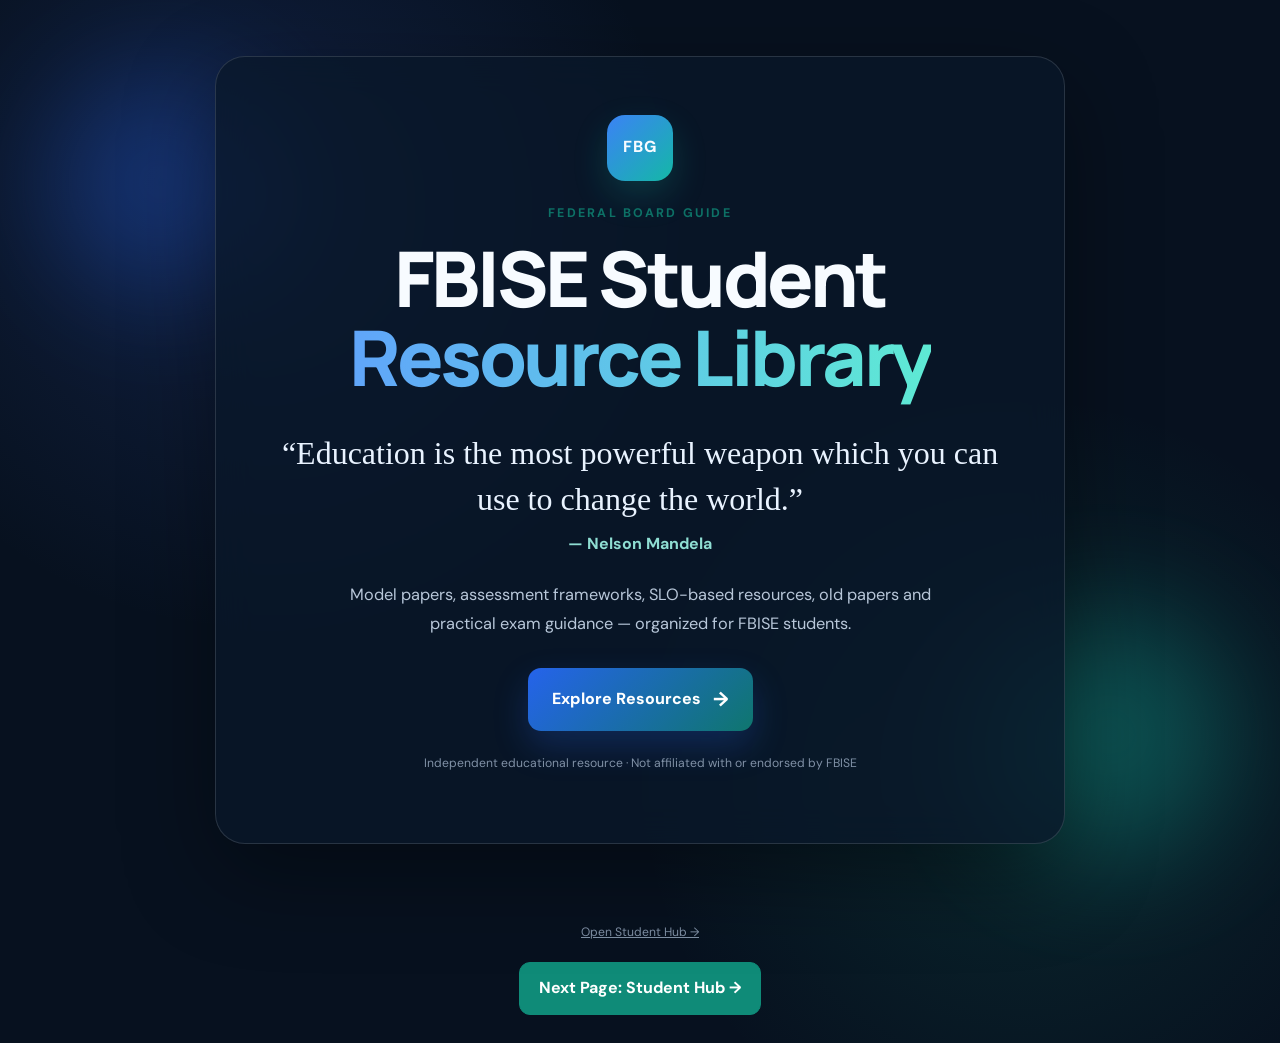
==== index.html @ a4ed303f "Update index.html" ====
<!doctype html>
<html lang="en"><head><meta charset="utf-8"><meta name="viewport" content="width=device-width,initial-scale=1">
<meta name="description" content="Federal Board Guide — a student-focused independent resource for FBISE exam preparation.">
<title>Federal Board Guide | FBISE Student Resource Library</title><link rel="stylesheet" href="style.css"> 
<meta name="ahrefs-site-verification" content="fe3505a0e878290451729b750a645ab3af793d2a73cdfa1606f34905c23dc24e">
</head>
<body class="landing-body">
<main class="landing">
  <div class="landing-glow glow-one"></div><div class="landing-glow glow-two"></div>
  <div class="landing-card">
    <div class="landing-mark">FBG</div>
    <p class="eyebrow">FEDERAL BOARD GUIDE</p>
    <h1>FBISE Student<br><span>Resource Library</span></h1>
    <div class="quote">“Education is the most powerful weapon which you can use to change the world.”</div>
    <p class="quote-author">— Nelson Mandela</p>
    <p class="landing-text">Model papers, assessment frameworks, SLO-based resources, old papers and practical exam guidance — organized for FBISE students.</p>
    <a class="next-btn" href="dashboard.html">Explore Resources <span>→</span></a>
    <p class="landing-note">Independent educational resource · Not affiliated with or endorsed by FBISE</p>
  </div>
</main>
<p style="text-align:center;margin:18px 0"><a class="landing-note" href="student-hub.html">Open Student Hub →</a></p>
<div style="text-align:center;margin:18px 0 28px"><a class="btn" href="student-hub.html">Next Page: Student Hub →</a></div>
</body></html>
---- style.css ----
@import url('https://fonts.googleapis.com/css2?family=DM+Sans:wght@400;500;600;700&family=Manrope:wght@600;700;800&display=swap');
*{box-sizing:border-box}html{scroll-behavior:smooth}body{margin:0;font-family:'DM Sans',system-ui,-apple-system,BlinkMacSystemFont,'Segoe UI',sans-serif;color:#172033;background:#f7f9fc;line-height:1.65}.wrap{max-width:1160px;margin:auto;padding:0 24px}.top{position:sticky;top:0;background:rgba(255,255,255,.92);backdrop-filter:blur(16px);border-bottom:1px solid #e8edf3;z-index:10}.nav{min-height:70px;display:flex;align-items:center}.logo{font-family:'Manrope',sans-serif;font-weight:800;font-size:20px;color:#172033;text-decoration:none;margin-right:auto;letter-spacing:-.03em}.logo span{color:#0f8b78}nav{display:flex;gap:24px}nav a{color:#5c6879;text-decoration:none;font-size:14px;font-weight:600}nav a:hover{color:#0f8b78}.hero{padding:96px 0 88px;background:radial-gradient(circle at 85% 15%,rgba(15,139,120,.12),transparent 28%),linear-gradient(135deg,#effaf7,#f7f9fc)}.eyebrow{font-size:12px;letter-spacing:1.8px;font-weight:800;color:#0f8b78;margin:0 0 12px;text-transform:uppercase}.hero h1,.article-wrap h1,.section h2,.article-wrap h2{font-family:'Manrope',sans-serif}.hero h1{font-size:clamp(42px,6vw,64px);line-height:1.04;letter-spacing:-2.8px;margin:0 0 20px}.hero h1 span{color:#0f8b78}.lead{font-size:19px;color:#627082;max-width:760px}.btn{display:inline-flex;align-items:center;justify-content:center;background:#0f8b78;color:#fff;text-decoration:none;padding:12px 19px;border-radius:11px;font-weight:700;border:1px solid #0f8b78;transition:.2s}.btn:hover{transform:translateY(-1px);box-shadow:0 10px 24px rgba(15,139,120,.16)}.btn.ghost,.btn.btn-outline{background:#fff;color:#0f8b78}.note{font-size:12px;color:#8792a0;margin-top:22px}.section{padding:78px 0}.alt{background:#f1f5f8}.section h2{font-size:34px;line-height:1.2;margin:0 0 12px}.grid{display:grid;grid-template-columns:repeat(3,1fr);gap:18px;margin-top:28px}.subject-card{display:block;text-decoration:none;color:inherit;border:1px solid #e1e7ee;border-radius:18px;padding:26px;background:#fff;transition:.2s;box-shadow:0 5px 18px rgba(20,35,55,.035)}.subject-card:hover{transform:translateY(-4px);box-shadow:0 16px 34px rgba(20,35,55,.09);border-color:#cfe2df}.subject-icon{font-size:30px}.subject-card h3{font-family:'Manrope',sans-serif;font-size:20px;margin:12px 0 4px}.subject-card p{color:#6a7686;font-size:14px;min-height:45px}.subject-card span{display:inline-block;color:#0f8b78;font-weight:750;margin-top:12px}.narrow{max-width:820px}.disclaimer{border:1px solid #e5e9ee;border-radius:16px;padding:26px;background:#fff}.back{display:inline-block;color:#0f8b78;text-decoration:none;font-weight:700;margin-bottom:28px}.document-card{display:grid;grid-template-columns:auto 1fr auto;gap:22px;align-items:center;border:1px solid #e1e7ed;border-radius:18px;padding:28px;background:#fff;box-shadow:0 12px 35px rgba(22,35,52,.06)}.document-card h2{font-size:23px;margin:0 0 4px}.document-card p{color:#6b7786;margin:0}.pdf-icon{font-weight:900;border-radius:12px;padding:15px 13px;background:#edf7f5;color:#0f8b78}.actions{display:flex;gap:10px;flex-wrap:wrap}.tip{margin-top:22px;background:#f1f5f8;border-radius:12px;padding:18px;color:#657184;font-size:14px}footer{background:#172033;color:#b9c2cf;padding:30px 0}.foot{display:flex;justify-content:space-between;gap:20px}.foot b{color:white}.subject-nav{display:flex;gap:12px;justify-content:center;flex-wrap:wrap;margin:28px 0 42px}.related{margin-top:20px}.mini-grid{grid-template-columns:repeat(auto-fit,minmax(180px,1fr));gap:14px}.related-link{display:flex;flex-direction:column;gap:7px;padding:18px;border:1px solid #e5e7eb;border-radius:14px;background:#fff;text-decoration:none;color:inherit;transition:.2s}.related-link:hover{transform:translateY(-2px);box-shadow:0 8px 24px rgba(0,0,0,.08)}.related-link span{font-size:24px}.related-link small{color:#667085}.hero-actions{display:flex;gap:12px;flex-wrap:wrap;margin:20px 0}.section .lead{max-width:760px}.article-wrap{max-width:900px}.article-wrap h1{font-size:48px;line-height:1.12;letter-spacing:-1.5px;margin:0 0 20px}.article-wrap h2{font-size:30px;margin-top:46px;margin-bottom:14px}.article-wrap h3{font-family:'Manrope',sans-serif;font-size:21px;margin-top:28px}.article-wrap p,.article-wrap li{font-size:17px;color:#4f5d70}.article-intro{font-size:20px!important;line-height:1.7;color:#5c6878!important}.source-box{margin:30px 0;padding:24px;border:1px solid #dfe7e5;border-radius:16px;background:#f7fbfa}.source-box p{margin-bottom:18px}.article-wrap table{width:100%;border-collapse:collapse;margin:24px 0;background:#fff;border:1px solid #e1e7ed;border-radius:12px;overflow:hidden}.article-wrap th,.article-wrap td{padding:14px 16px;border-bottom:1px solid #e8edf2;text-align:left}.article-wrap th{background:#f7f9fb}.article-wrap ul{padding-left:25px}.text-link{color:#0f8b78;font-weight:750}.link-grid{display:grid;grid-template-columns:repeat(2,1fr);gap:14px;margin-top:20px}.link-grid .related-link{min-height:120px}.article-wrap .actions{flex-wrap:wrap}.back-row{display:flex;gap:12px;align-items:center;flex-wrap:wrap;margin-bottom:18px}.back-row .back{margin-bottom:0}.resource-grid{grid-template-columns:repeat(auto-fit,minmax(240px,1fr))}.resource-card p{min-height:78px}.resource-note{margin-top:28px;padding:18px 20px;border:1px solid rgba(0,0,0,.1);border-radius:14px;background:rgba(255,255,255,.7);line-height:1.7}.landing-body{margin:0;min-height:100vh;background:radial-gradient(circle at 20% 20%,rgba(65,105,225,.18),transparent 32%),radial-gradient(circle at 80% 75%,rgba(32,201,151,.12),transparent 30%),#07111f;color:#f7fbff;overflow:hidden}.landing{min-height:100vh;display:grid;place-items:center;padding:28px;position:relative}.landing-card{width:min(850px,100%);box-sizing:border-box;text-align:center;padding:58px 54px;border:1px solid rgba(255,255,255,.13);border-radius:30px;background:rgba(10,24,42,.78);backdrop-filter:blur(18px);box-shadow:0 30px 90px rgba(0,0,0,.38);position:relative;z-index:2}.landing-mark{width:66px;height:66px;border-radius:18px;display:grid;place-items:center;margin:0 auto 22px;background:linear-gradient(135deg,#3b82f6,#14b8a6);font-weight:800;letter-spacing:.08em;box-shadow:0 14px 35px rgba(20,184,166,.2)}.landing .eyebrow{letter-spacing:.18em;font-weight:700;font-size:.78rem;opacity:.78;margin-bottom:16px}.landing h1{font-family:'Manrope',sans-serif;font-size:clamp(2.6rem,6vw,5rem);line-height:1.02;margin:0;font-weight:800;letter-spacing:-.045em}.landing h1 span{background:linear-gradient(90deg,#60a5fa,#5eead4);-webkit-background-clip:text;background-clip:text;color:transparent}.quote{font-family:Georgia,serif;font-size:clamp(1.35rem,2.5vw,2rem);line-height:1.45;margin:34px auto 8px;max-width:720px;color:#e9f3ff}.quote-author{margin:0 0 24px;font-weight:700;color:#8fded3}.landing-text{max-width:650px;margin:0 auto 30px;color:#b8c7d9;line-height:1.75;font-size:1.02rem}.next-btn{display:inline-flex;align-items:center;gap:12px;padding:15px 24px;border-radius:13px;text-decoration:none;font-weight:800;color:#fff;background:linear-gradient(135deg,#2563eb,#0f766e);box-shadow:0 15px 35px rgba(37,99,235,.24);transition:transform .2s,box-shadow .2s}.next-btn:hover{transform:translateY(-2px);box-shadow:0 20px 42px rgba(37,99,235,.32)}.next-btn span{font-size:1.25rem}.landing-note{font-size:.76rem;color:#8091a6;margin-top:22px}.landing-glow{position:absolute;border-radius:999px;filter:blur(60px);opacity:.32}.glow-one{width:220px;height:220px;background:#2563eb;top:8%;left:4%}.glow-two{width:240px;height:240px;background:#14b8a6;right:4%;bottom:5%}@media(max-width:760px){nav{display:none}.hero{padding:65px 0}.hero h1{font-size:42px}.grid{grid-template-columns:1fr}.document-card{grid-template-columns:auto 1fr}.document-card .actions{grid-column:1/-1}.foot{display:block}.foot span{display:block;margin-top:8px}.article-wrap h1{font-size:36px}.article-wrap h2{font-size:27px}.link-grid{grid-template-columns:1fr}}@media(max-width:650px){.top .nav{flex-direction:column;gap:12px;padding:12px 0}.top nav{display:flex;flex-wrap:wrap;justify-content:center;gap:10px}.subject-nav .btn{width:100%;text-align:center}}@media(max-width:600px){.landing{padding:16px}.landing-card{padding:42px 24px;border-radius:24px}.quote{margin-top:26px}.landing-text{font-size:.95rem}}

.feature-banner{display:flex;align-items:center;justify-content:space-between;gap:28px;padding:30px;border:1px solid rgba(255,255,255,.10);border-radius:22px;background:rgba(255,255,255,.035)}
.feature-banner h2{margin:6px 0 10px}.feature-banner .lead{margin:0;max-width:720px}@media(max-width:760px){.feature-banner{flex-direction:column;align-items:flex-start}}
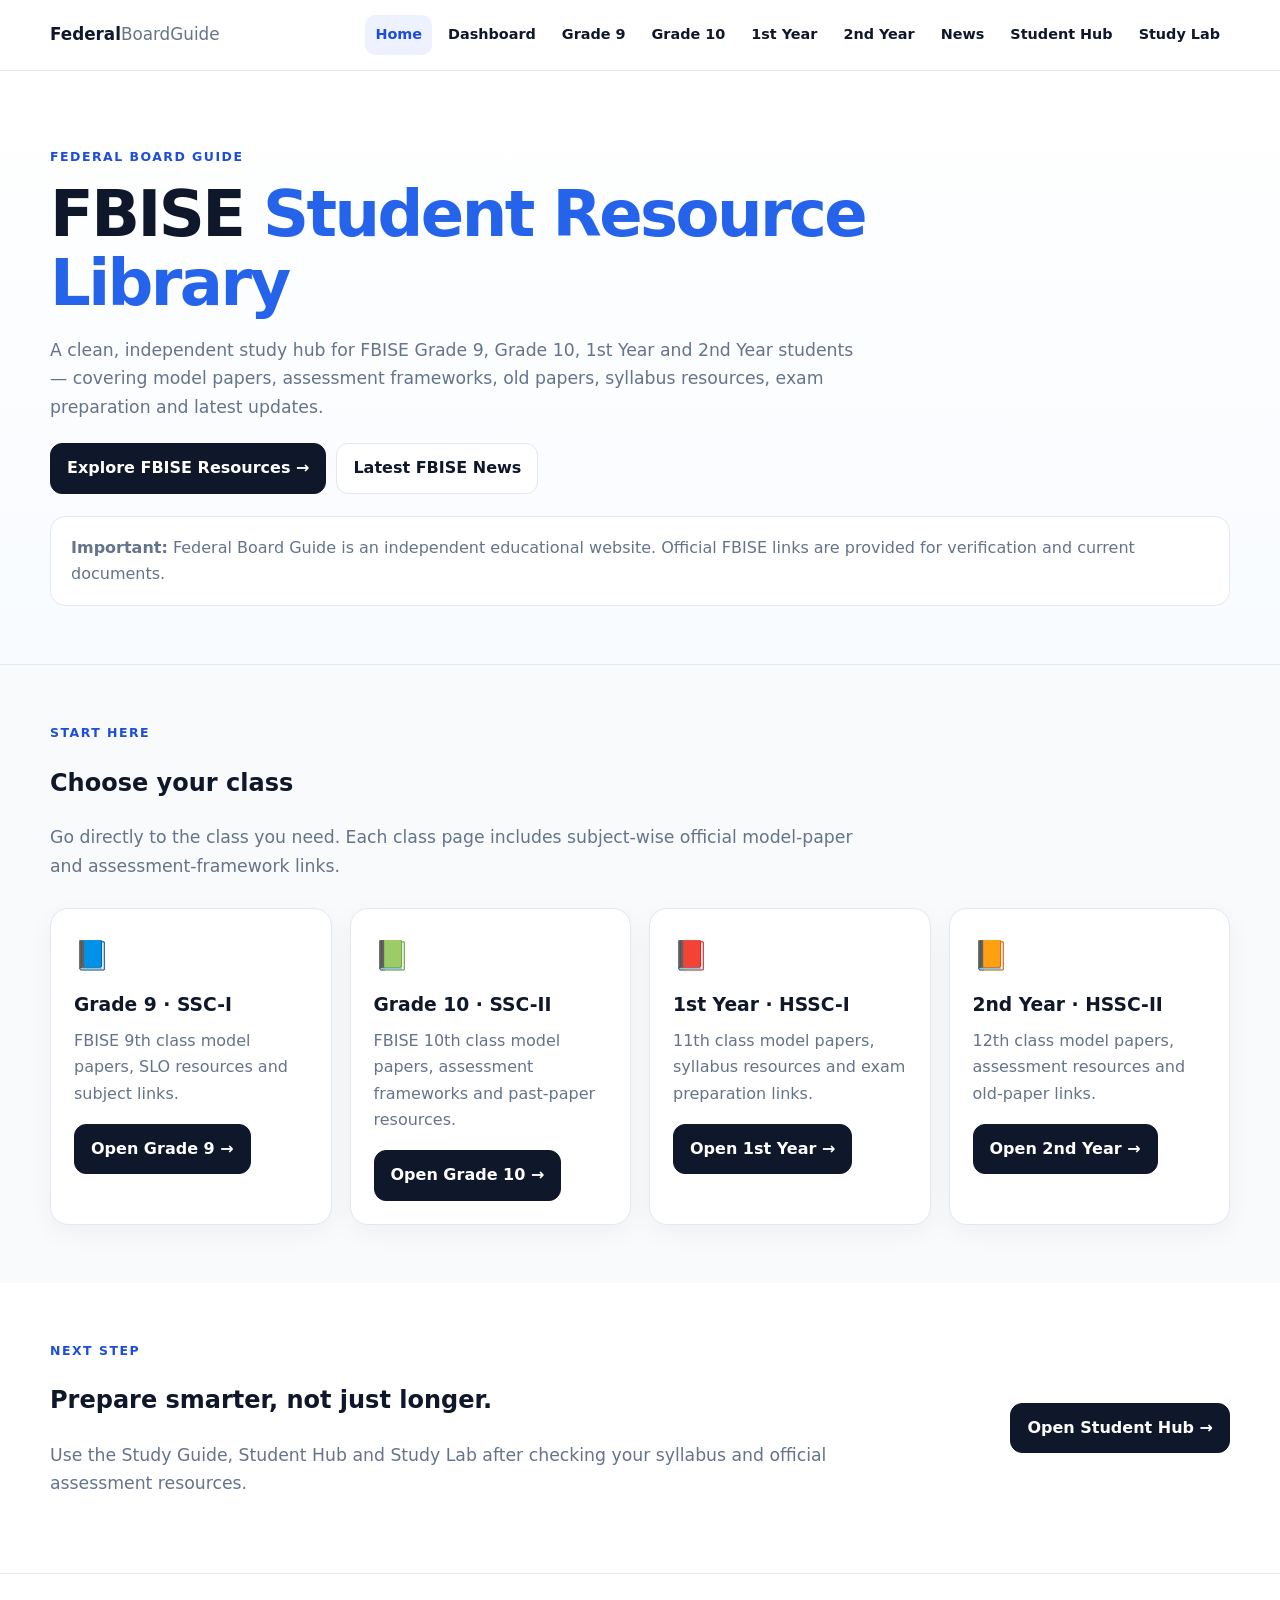
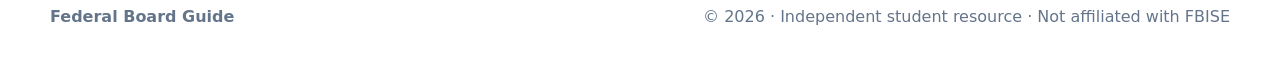
==== commit 72353034: "Add files via upload" ====
--- a/index.html
+++ b/index.html
@@ -1,23 +1,16 @@
-<!doctype html>
-<html lang="en"><head><meta charset="utf-8"><meta name="viewport" content="width=device-width,initial-scale=1">
-<meta name="description" content="Federal Board Guide — a student-focused independent resource for FBISE exam preparation.">
-<title>Federal Board Guide | FBISE Student Resource Library</title><link rel="stylesheet" href="style.css"> 
-<meta name="ahrefs-site-verification" content="fe3505a0e878290451729b750a645ab3af793d2a73cdfa1606f34905c23dc24e">
-</head>
-<body class="landing-body">
-<main class="landing">
-  <div class="landing-glow glow-one"></div><div class="landing-glow glow-two"></div>
-  <div class="landing-card">
-    <div class="landing-mark">FBG</div>
-    <p class="eyebrow">FEDERAL BOARD GUIDE</p>
-    <h1>FBISE Student<br><span>Resource Library</span></h1>
-    <div class="quote">“Education is the most powerful weapon which you can use to change the world.”</div>
-    <p class="quote-author">— Nelson Mandela</p>
-    <p class="landing-text">Model papers, assessment frameworks, SLO-based resources, old papers and practical exam guidance — organized for FBISE students.</p>
-    <a class="next-btn" href="dashboard.html">Explore Resources <span>→</span></a>
-    <p class="landing-note">Independent educational resource · Not affiliated with or endorsed by FBISE</p>
-  </div>
-</main>
-<p style="text-align:center;margin:18px 0"><a class="landing-note" href="student-hub.html">Open Student Hub →</a></p>
-<div style="text-align:center;margin:18px 0 28px"><a class="btn" href="student-hub.html">Next Page: Student Hub →</a></div>
-</body></html>
+<!doctype html><html lang="en"><head><meta charset="utf-8"><meta name="viewport" content="width=device-width,initial-scale=1">
+<title>FBISE Student Resource Library | Model Papers, Syllabus &amp; Study Guide</title><meta name="description" content="FBISE student resources for Grade 9, Grade 10, 1st Year and 2nd Year: model papers, assessment frameworks, old papers, syllabus, SLO preparation and exam updates."><meta name="robots" content="index,follow"><link rel="canonical" href="https://mabdullah01-cyber.github.io/fbiseguide/"><link rel="stylesheet" href="style.css"><meta name="keywords" content="FBISE model papers, FBISE syllabus, FBISE assessment framework, FBISE old papers, FBISE exam preparation"><script type="application/ld+json">{"@context": "https://schema.org", "@type": "WebSite", "name": "Federal Board Guide", "url": "https://mabdullah01-cyber.github.io/fbiseguide/", "description": "Independent FBISE student resource library."}</script></head>
+<body><header class="top"><div class="wrap nav"><a class="logo" href="index.html">Federal<span>BoardGuide</span></a><nav><a class="active" href="index.html">Home</a><a class="" href="dashboard.html">Dashboard</a><a class="" href="grade-9.html">Grade 9</a><a class="" href="grade-10.html">Grade 10</a><a class="" href="first-year.html">1st Year</a><a class="" href="second-year.html">2nd Year</a><a class="" href="fbise-news.html">News</a><a class="" href="student-hub.html">Student Hub</a><a class="" href="study-lab.html">Study Lab</a></nav></div></header><main class="hero"><div class="wrap">
+<p class="eyebrow">FEDERAL BOARD GUIDE</p><h1>FBISE <span>Student Resource Library</span></h1>
+<p class="lead">A clean, independent study hub for FBISE Grade 9, Grade 10, 1st Year and 2nd Year students — covering model papers, assessment frameworks, old papers, syllabus resources, exam preparation and latest updates.</p>
+<div class="actions"><a class="next-btn" href="dashboard.html">Explore FBISE Resources →</a><a class="btn btn-outline" href="fbise-news.html">Latest FBISE News</a></div>
+<div class="note"><b>Important:</b> Federal Board Guide is an independent educational website. Official FBISE links are provided for verification and current documents.</div>
+</div></main>
+<section class="section"><div class="wrap"><p class="eyebrow">START HERE</p><h2>Choose your class</h2><p class="lead">Go directly to the class you need. Each class page includes subject-wise official model-paper and assessment-framework links.</p><div class="grid">
+<article class="subject-card"><div class="subject-icon">📘</div><h3>Grade 9 · SSC-I</h3><p>FBISE 9th class model papers, SLO resources and subject links.</p><a class="btn" href="grade-9.html">Open Grade 9 →</a></article>
+<article class="subject-card"><div class="subject-icon">📗</div><h3>Grade 10 · SSC-II</h3><p>FBISE 10th class model papers, assessment frameworks and past-paper resources.</p><a class="btn" href="grade-10.html">Open Grade 10 →</a></article>
+<article class="subject-card"><div class="subject-icon">📕</div><h3>1st Year · HSSC-I</h3><p>11th class model papers, syllabus resources and exam preparation links.</p><a class="btn" href="first-year.html">Open 1st Year →</a></article>
+<article class="subject-card"><div class="subject-icon">📙</div><h3>2nd Year · HSSC-II</h3><p>12th class model papers, assessment resources and old-paper links.</p><a class="btn" href="second-year.html">Open 2nd Year →</a></article>
+</div></div></section>
+<section class="section alt"><div class="wrap"><div class="feature"><div><p class="eyebrow">NEXT STEP</p><h2>Prepare smarter, not just longer.</h2><p class="lead">Use the Study Guide, Student Hub and Study Lab after checking your syllabus and official assessment resources.</p></div><a class="btn" href="student-hub.html">Open Student Hub →</a></div></div></section>
+<footer class="footer"><div class="wrap foot"><b>Federal Board Guide</b><span>© 2026 · Independent student resource · Not affiliated with FBISE</span></div></footer></body></html>
--- a/style.css
+++ b/style.css
@@ -1,5 +1,3 @@
-@import url('https://fonts.googleapis.com/css2?family=DM+Sans:wght@400;500;600;700&family=Manrope:wght@600;700;800&display=swap');
-*{box-sizing:border-box}html{scroll-behavior:smooth}body{margin:0;font-family:'DM Sans',system-ui,-apple-system,BlinkMacSystemFont,'Segoe UI',sans-serif;color:#172033;background:#f7f9fc;line-height:1.65}.wrap{max-width:1160px;margin:auto;padding:0 24px}.top{position:sticky;top:0;background:rgba(255,255,255,.92);backdrop-filter:blur(16px);border-bottom:1px solid #e8edf3;z-index:10}.nav{min-height:70px;display:flex;align-items:center}.logo{font-family:'Manrope',sans-serif;font-weight:800;font-size:20px;color:#172033;text-decoration:none;margin-right:auto;letter-spacing:-.03em}.logo span{color:#0f8b78}nav{display:flex;gap:24px}nav a{color:#5c6879;text-decoration:none;font-size:14px;font-weight:600}nav a:hover{color:#0f8b78}.hero{padding:96px 0 88px;background:radial-gradient(circle at 85% 15%,rgba(15,139,120,.12),transparent 28%),linear-gradient(135deg,#effaf7,#f7f9fc)}.eyebrow{font-size:12px;letter-spacing:1.8px;font-weight:800;color:#0f8b78;margin:0 0 12px;text-transform:uppercase}.hero h1,.article-wrap h1,.section h2,.article-wrap h2{font-family:'Manrope',sans-serif}.hero h1{font-size:clamp(42px,6vw,64px);line-height:1.04;letter-spacing:-2.8px;margin:0 0 20px}.hero h1 span{color:#0f8b78}.lead{font-size:19px;color:#627082;max-width:760px}.btn{display:inline-flex;align-items:center;justify-content:center;background:#0f8b78;color:#fff;text-decoration:none;padding:12px 19px;border-radius:11px;font-weight:700;border:1px solid #0f8b78;transition:.2s}.btn:hover{transform:translateY(-1px);box-shadow:0 10px 24px rgba(15,139,120,.16)}.btn.ghost,.btn.btn-outline{background:#fff;color:#0f8b78}.note{font-size:12px;color:#8792a0;margin-top:22px}.section{padding:78px 0}.alt{background:#f1f5f8}.section h2{font-size:34px;line-height:1.2;margin:0 0 12px}.grid{display:grid;grid-template-columns:repeat(3,1fr);gap:18px;margin-top:28px}.subject-card{display:block;text-decoration:none;color:inherit;border:1px solid #e1e7ee;border-radius:18px;padding:26px;background:#fff;transition:.2s;box-shadow:0 5px 18px rgba(20,35,55,.035)}.subject-card:hover{transform:translateY(-4px);box-shadow:0 16px 34px rgba(20,35,55,.09);border-color:#cfe2df}.subject-icon{font-size:30px}.subject-card h3{font-family:'Manrope',sans-serif;font-size:20px;margin:12px 0 4px}.subject-card p{color:#6a7686;font-size:14px;min-height:45px}.subject-card span{display:inline-block;color:#0f8b78;font-weight:750;margin-top:12px}.narrow{max-width:820px}.disclaimer{border:1px solid #e5e9ee;border-radius:16px;padding:26px;background:#fff}.back{display:inline-block;color:#0f8b78;text-decoration:none;font-weight:700;margin-bottom:28px}.document-card{display:grid;grid-template-columns:auto 1fr auto;gap:22px;align-items:center;border:1px solid #e1e7ed;border-radius:18px;padding:28px;background:#fff;box-shadow:0 12px 35px rgba(22,35,52,.06)}.document-card h2{font-size:23px;margin:0 0 4px}.document-card p{color:#6b7786;margin:0}.pdf-icon{font-weight:900;border-radius:12px;padding:15px 13px;background:#edf7f5;color:#0f8b78}.actions{display:flex;gap:10px;flex-wrap:wrap}.tip{margin-top:22px;background:#f1f5f8;border-radius:12px;padding:18px;color:#657184;font-size:14px}footer{background:#172033;color:#b9c2cf;padding:30px 0}.foot{display:flex;justify-content:space-between;gap:20px}.foot b{color:white}.subject-nav{display:flex;gap:12px;justify-content:center;flex-wrap:wrap;margin:28px 0 42px}.related{margin-top:20px}.mini-grid{grid-template-columns:repeat(auto-fit,minmax(180px,1fr));gap:14px}.related-link{display:flex;flex-direction:column;gap:7px;padding:18px;border:1px solid #e5e7eb;border-radius:14px;background:#fff;text-decoration:none;color:inherit;transition:.2s}.related-link:hover{transform:translateY(-2px);box-shadow:0 8px 24px rgba(0,0,0,.08)}.related-link span{font-size:24px}.related-link small{color:#667085}.hero-actions{display:flex;gap:12px;flex-wrap:wrap;margin:20px 0}.section .lead{max-width:760px}.article-wrap{max-width:900px}.article-wrap h1{font-size:48px;line-height:1.12;letter-spacing:-1.5px;margin:0 0 20px}.article-wrap h2{font-size:30px;margin-top:46px;margin-bottom:14px}.article-wrap h3{font-family:'Manrope',sans-serif;font-size:21px;margin-top:28px}.article-wrap p,.article-wrap li{font-size:17px;color:#4f5d70}.article-intro{font-size:20px!important;line-height:1.7;color:#5c6878!important}.source-box{margin:30px 0;padding:24px;border:1px solid #dfe7e5;border-radius:16px;background:#f7fbfa}.source-box p{margin-bottom:18px}.article-wrap table{width:100%;border-collapse:collapse;margin:24px 0;background:#fff;border:1px solid #e1e7ed;border-radius:12px;overflow:hidden}.article-wrap th,.article-wrap td{padding:14px 16px;border-bottom:1px solid #e8edf2;text-align:left}.article-wrap th{background:#f7f9fb}.article-wrap ul{padding-left:25px}.text-link{color:#0f8b78;font-weight:750}.link-grid{display:grid;grid-template-columns:repeat(2,1fr);gap:14px;margin-top:20px}.link-grid .related-link{min-height:120px}.article-wrap .actions{flex-wrap:wrap}.back-row{display:flex;gap:12px;align-items:center;flex-wrap:wrap;margin-bottom:18px}.back-row .back{margin-bottom:0}.resource-grid{grid-template-columns:repeat(auto-fit,minmax(240px,1fr))}.resource-card p{min-height:78px}.resource-note{margin-top:28px;padding:18px 20px;border:1px solid rgba(0,0,0,.1);border-radius:14px;background:rgba(255,255,255,.7);line-height:1.7}.landing-body{margin:0;min-height:100vh;background:radial-gradient(circle at 20% 20%,rgba(65,105,225,.18),transparent 32%),radial-gradient(circle at 80% 75%,rgba(32,201,151,.12),transparent 30%),#07111f;color:#f7fbff;overflow:hidden}.landing{min-height:100vh;display:grid;place-items:center;padding:28px;position:relative}.landing-card{width:min(850px,100%);box-sizing:border-box;text-align:center;padding:58px 54px;border:1px solid rgba(255,255,255,.13);border-radius:30px;background:rgba(10,24,42,.78);backdrop-filter:blur(18px);box-shadow:0 30px 90px rgba(0,0,0,.38);position:relative;z-index:2}.landing-mark{width:66px;height:66px;border-radius:18px;display:grid;place-items:center;margin:0 auto 22px;background:linear-gradient(135deg,#3b82f6,#14b8a6);font-weight:800;letter-spacing:.08em;box-shadow:0 14px 35px rgba(20,184,166,.2)}.landing .eyebrow{letter-spacing:.18em;font-weight:700;font-size:.78rem;opacity:.78;margin-bottom:16px}.landing h1{font-family:'Manrope',sans-serif;font-size:clamp(2.6rem,6vw,5rem);line-height:1.02;margin:0;font-weight:800;letter-spacing:-.045em}.landing h1 span{background:linear-gradient(90deg,#60a5fa,#5eead4);-webkit-background-clip:text;background-clip:text;color:transparent}.quote{font-family:Georgia,serif;font-size:clamp(1.35rem,2.5vw,2rem);line-height:1.45;margin:34px auto 8px;max-width:720px;color:#e9f3ff}.quote-author{margin:0 0 24px;font-weight:700;color:#8fded3}.landing-text{max-width:650px;margin:0 auto 30px;color:#b8c7d9;line-height:1.75;font-size:1.02rem}.next-btn{display:inline-flex;align-items:center;gap:12px;padding:15px 24px;border-radius:13px;text-decoration:none;font-weight:800;color:#fff;background:linear-gradient(135deg,#2563eb,#0f766e);box-shadow:0 15px 35px rgba(37,99,235,.24);transition:transform .2s,box-shadow .2s}.next-btn:hover{transform:translateY(-2px);box-shadow:0 20px 42px rgba(37,99,235,.32)}.next-btn span{font-size:1.25rem}.landing-note{font-size:.76rem;color:#8091a6;margin-top:22px}.landing-glow{position:absolute;border-radius:999px;filter:blur(60px);opacity:.32}.glow-one{width:220px;height:220px;background:#2563eb;top:8%;left:4%}.glow-two{width:240px;height:240px;background:#14b8a6;right:4%;bottom:5%}@media(max-width:760px){nav{display:none}.hero{padding:65px 0}.hero h1{font-size:42px}.grid{grid-template-columns:1fr}.document-card{grid-template-columns:auto 1fr}.document-card .actions{grid-column:1/-1}.foot{display:block}.foot span{display:block;margin-top:8px}.article-wrap h1{font-size:36px}.article-wrap h2{font-size:27px}.link-grid{grid-template-columns:1fr}}@media(max-width:650px){.top .nav{flex-direction:column;gap:12px;padding:12px 0}.top nav{display:flex;flex-wrap:wrap;justify-content:center;gap:10px}.subject-nav .btn{width:100%;text-align:center}}@media(max-width:600px){.landing{padding:16px}.landing-card{padding:42px 24px;border-radius:24px}.quote{margin-top:26px}.landing-text{font-size:.95rem}}
 
-.feature-banner{display:flex;align-items:center;justify-content:space-between;gap:28px;padding:30px;border:1px solid rgba(255,255,255,.10);border-radius:22px;background:rgba(255,255,255,.035)}
-.feature-banner h2{margin:6px 0 10px}.feature-banner .lead{margin:0;max-width:720px}@media(max-width:760px){.feature-banner{flex-direction:column;align-items:flex-start}}
+:root{--bg:#f8fafc;--card:#fff;--ink:#0f172a;--muted:#64748b;--line:#e2e8f0;--primary:#0f172a;--accent:#2563eb;--soft:#eff6ff;--max:1180px}
+*{box-sizing:border-box}html{scroll-behavior:smooth}body{margin:0;font-family:Inter,system-ui,-apple-system,BlinkMacSystemFont,"Segoe UI",sans-serif;background:var(--bg);color:var(--ink);line-height:1.65}a{color:inherit}.wrap{width:min(calc(100% - 32px),var(--max));margin:auto}.top{position:sticky;top:0;z-index:20;background:rgba(255,255,255,.94);backdrop-filter:blur(12px);border-bottom:1px solid var(--line)}.nav{min-height:70px;display:flex;align-items:center;justify-content:space-between;gap:18px}.logo{font-weight:900;text-decoration:none;font-size:1.05rem;white-space:nowrap}.logo span{font-weight:500;color:var(--muted)}nav{display:flex;gap:6px;flex-wrap:wrap;justify-content:flex-end}nav a{padding:8px 10px;border-radius:10px;text-decoration:none;font-size:.9rem;font-weight:700}nav a:hover,nav a.active{background:#eef2ff;color:#1d4ed8}.hero{padding:76px 0 58px;background:linear-gradient(180deg,#fff 0%,#f8fbff 100%);border-bottom:1px solid var(--line)}.hero h1{font-size:clamp(2.2rem,5vw,4.3rem);line-height:1.08;letter-spacing:-.04em;max-width:850px;margin:12px 0 18px}.hero h1 span{color:var(--accent)}.lead{font-size:1.08rem;color:var(--muted);max-width:820px}.eyebrow{font-size:.78rem;letter-spacing:.12em;font-weight:900;color:#1d4ed8;text-transform:uppercase;margin:0}.actions{display:flex;gap:10px;flex-wrap:wrap;margin-top:22px}.btn,.next-btn{display:inline-flex;align-items:center;justify-content:center;gap:8px;padding:11px 16px;border-radius:12px;background:var(--primary);color:#fff;text-decoration:none;font-weight:800;border:1px solid var(--primary);transition:.18s}.btn:hover,.next-btn:hover{transform:translateY(-1px);opacity:.92}.btn-outline{background:#fff;color:var(--ink);border-color:var(--line)}.section{padding:58px 0}.section.alt{background:#fff}.grid{display:grid;grid-template-columns:repeat(auto-fit,minmax(245px,1fr));gap:18px;margin-top:28px}.card,.subject-card,.resource-card{background:var(--card);border:1px solid var(--line);border-radius:18px;padding:23px;box-shadow:0 8px 26px rgba(15,23,42,.045)}.card:hover,.subject-card:hover{box-shadow:0 12px 34px rgba(15,23,42,.08)}.subject-icon{font-size:1.8rem}.card h2,.card h3,.subject-card h2,.subject-card h3{margin:10px 0 7px}.card p,.subject-card p{color:var(--muted);margin:0}.card .btn,.subject-card .btn{margin-top:17px}.note,.tip,.source-box,.disclaimer{padding:18px 20px;border:1px solid var(--line);border-radius:15px;background:#fff;color:var(--muted);margin-top:22px}.tip{background:var(--soft);border-color:#bfdbfe;color:#334155}.narrow{max-width:850px}.back-row{display:flex;gap:10px;flex-wrap:wrap;margin-bottom:25px}.back{text-decoration:none;font-weight:800;color:#1d4ed8}.table-wrap{overflow:auto;margin-top:22px}.study-table{border-collapse:collapse;width:100%;min-width:620px;background:#fff}.study-table th,.study-table td{border:1px solid var(--line);padding:12px;text-align:left}.study-table th{background:#f1f5f9}.pill{display:inline-block;padding:5px 9px;border-radius:999px;background:#f1f5f9;font-size:.76rem;font-weight:800;color:#475569}.next-page{background:#0f172a;color:#fff;border-radius:22px;padding:38px;margin-top:35px}.next-page .lead{color:#cbd5e1}.footer{border-top:1px solid var(--line);padding:30px 0;color:var(--muted);background:#fff}.foot{display:flex;justify-content:space-between;gap:15px;flex-wrap:wrap}.landing-body{min-height:100vh;background:radial-gradient(circle at 20% 20%,#dbeafe,transparent 32%),radial-gradient(circle at 80% 10%,#ede9fe,transparent 30%),#f8fafc;display:grid;place-items:center;padding:25px}.landing{width:min(760px,100%)}.landing-card{background:rgba(255,255,255,.9);border:1px solid #e2e8f0;border-radius:28px;padding:55px 38px;text-align:center;box-shadow:0 25px 70px rgba(15,23,42,.1)}.landing-mark{width:66px;height:66px;border-radius:18px;background:#0f172a;color:#fff;display:grid;place-items:center;margin:auto;font-weight:900}.landing h1{font-size:clamp(2.4rem,6vw,4.5rem);line-height:1.02;letter-spacing:-.05em;margin:16px 0}.landing h1 span{color:#2563eb}.quote{font-size:1.1rem;font-weight:700;margin:22px auto 4px;max-width:600px}.quote-author{color:var(--muted);margin-top:0}.landing-text{color:var(--muted);max-width:620px;margin:25px auto}.landing-note{color:var(--muted);font-size:.82rem;margin-top:20px}.feature{display:flex;align-items:center;justify-content:space-between;gap:25px;flex-wrap:wrap}.article{max-width:850px}.article h2{margin-top:40px}.article h3{margin-top:26px}.article li{margin:8px 0}.related-grid{display:grid;grid-template-columns:repeat(auto-fit,minmax(230px,1fr));gap:14px;margin-top:20px}.related{border:1px solid var(--line);border-radius:15px;padding:18px;text-decoration:none;background:#fff}.related small{display:block;color:var(--muted);margin-top:5px}.seo-box{font-size:.9rem;color:#475569}.search-intent{display:grid;grid-template-columns:1fr 1fr;gap:18px}@media(max-width:760px){.nav{align-items:flex-start;padding:13px 0}.nav nav{justify-content:flex-start}.hero{padding-top:48px}.landing-card{padding:40px 22px}.search-intent{grid-template-columns:1fr}}
